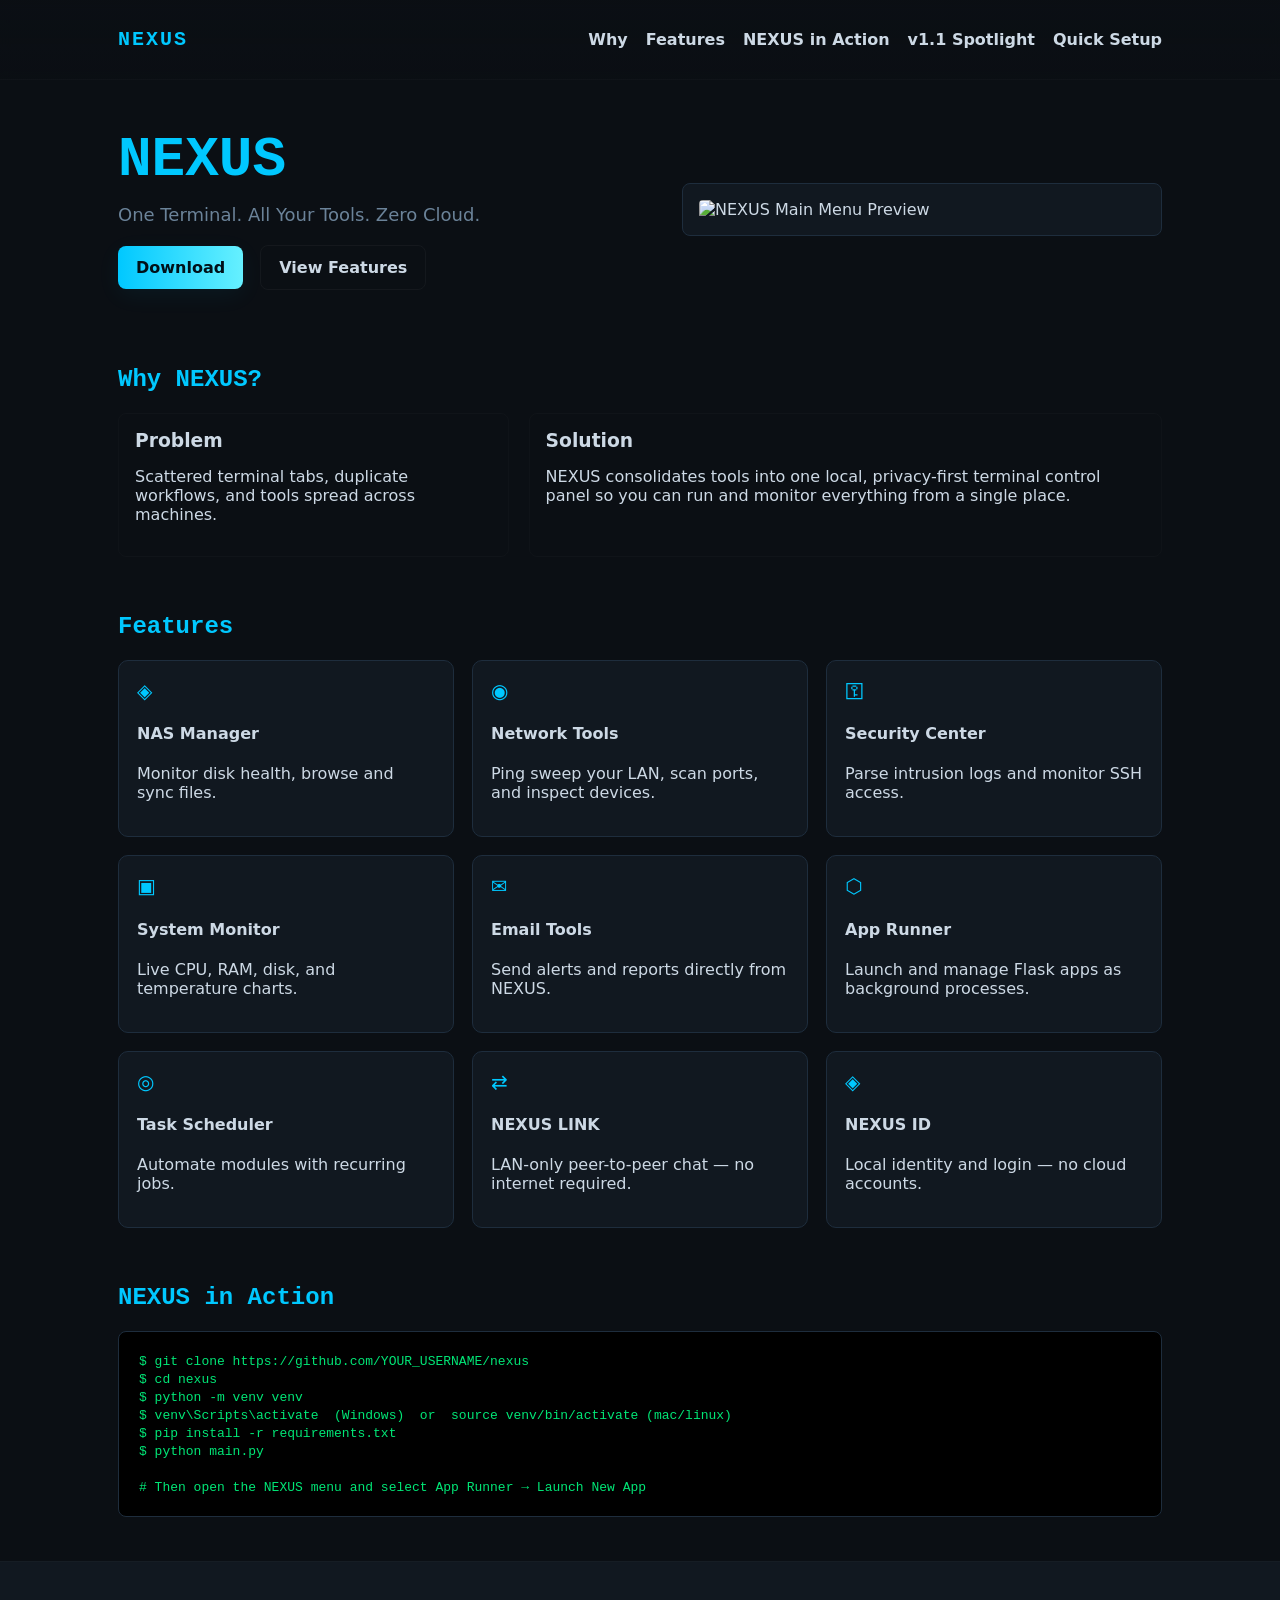
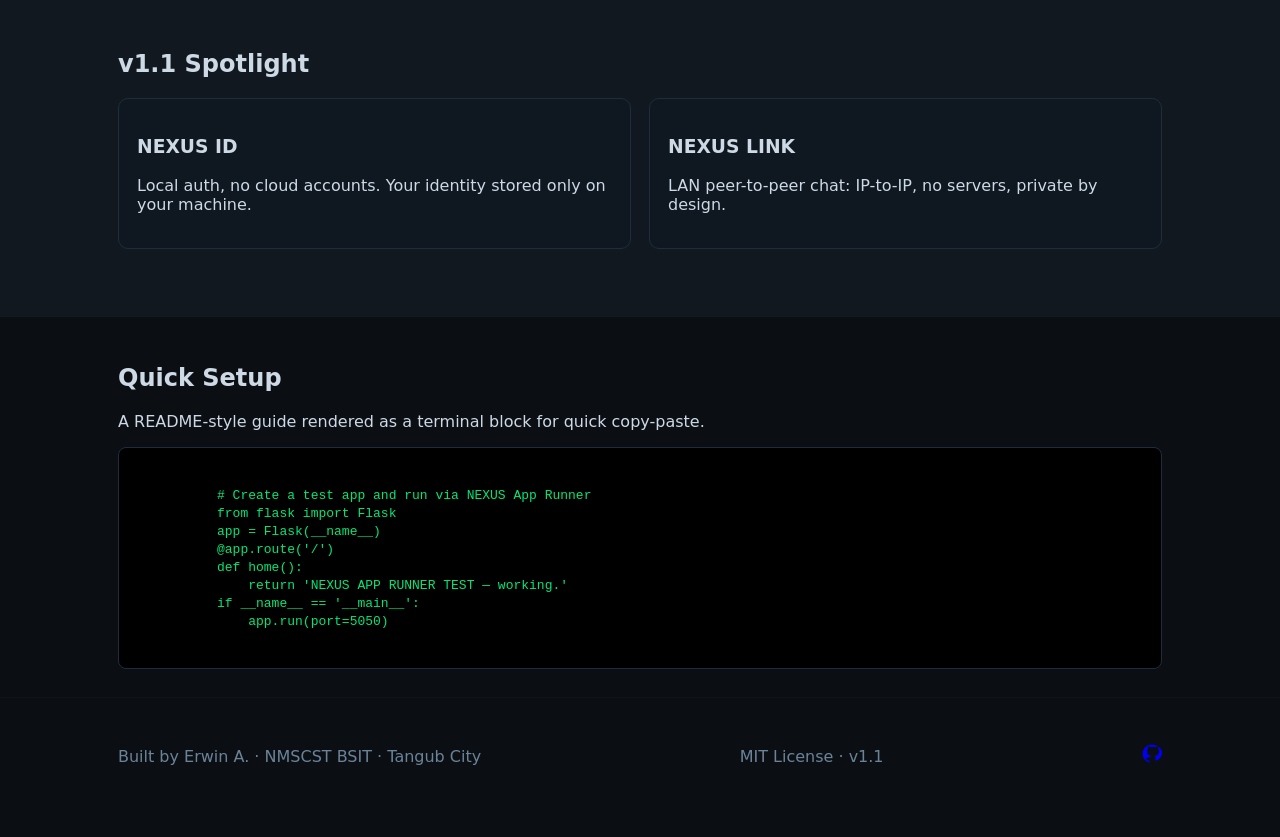
==== docs/index.html @ 3760bdbf ""NEW"" ====
<!doctype html>
<html lang="en">
<head>
  <meta charset="utf-8" />
  <meta name="viewport" content="width=device-width,initial-scale=1" />
  <title>NEXUS — One Terminal. All Your Tools.</title>

  <!-- Open Graph -->
  <meta property="og:title" content="NEXUS — Personal Homelab Control Panel" />
  <meta property="og:description" content="One terminal. All your tools. NAS, network, security, LAN chat — privacy-first, runs on your machine." />
  <meta property="og:image" content="assets/preview.png" />
  <meta property="og:url" content="https://YOUR_USERNAME.github.io/nexus" />
  <meta name="twitter:card" content="summary_large_image" />

  <link rel="stylesheet" href="style.css">
</head>
<body>
  <header class="site-header">
    <nav class="nav container">
      <a class="brand" href="#hero">NEXUS</a>
      <ul class="nav-links" id="navLinks">
        <li><a href="#about">Why</a></li>
        <li><a href="#features">Features</a></li>
        <li><a href="#action">NEXUS in Action</a></li>
        <li><a href="#spotlight">v1.1 Spotlight</a></li>
        <li><a href="#quicksetup">Quick Setup</a></li>
      </ul>
      <button id="menuToggle" class="menu-toggle" aria-label="Toggle menu">☰</button>
    </nav>
  </header>

  <main>
    <section id="hero" class="hero container">
      <div class="hero-text">
        <h1 class="nexus-title">NEXUS</h1>
        <p class="tagline">One Terminal. All Your Tools. Zero Cloud.</p>
        <div class="hero-cta">
          <a class="btn download" href="https://github.com/YOUR_USERNAME/nexus">Download</a>
          <a class="btn ghost" href="#features">View Features</a>
        </div>
      </div>
      <div class="hero-preview">
        <div class="preview-card">
          <img src="assets/preview.png" alt="NEXUS Main Menu Preview">
        </div>
      </div>
    </section>

    <section id="about" class="container about">
      <h2>Why NEXUS?</h2>
      <div class="problem-solution">
        <div class="problem">
          <h3>Problem</h3>
          <p>Scattered terminal tabs, duplicate workflows, and tools spread across machines.</p>
        </div>
        <div class="solution">
          <h3>Solution</h3>
          <p>NEXUS consolidates tools into one local, privacy-first terminal control panel so you can run and monitor everything from a single place.</p>
        </div>
      </div>
    </section>

    <section id="features" class="container features">
      <h2>Features</h2>
      <div class="grid">
        <article class="card"> <div class="icon">◈</div><h4>NAS Manager</h4><p>Monitor disk health, browse and sync files.</p></article>
        <article class="card"> <div class="icon">◉</div><h4>Network Tools</h4><p>Ping sweep your LAN, scan ports, and inspect devices.</p></article>
        <article class="card"> <div class="icon">⚿</div><h4>Security Center</h4><p>Parse intrusion logs and monitor SSH access.</p></article>
        <article class="card"> <div class="icon">▣</div><h4>System Monitor</h4><p>Live CPU, RAM, disk, and temperature charts.</p></article>
        <article class="card"> <div class="icon">✉</div><h4>Email Tools</h4><p>Send alerts and reports directly from NEXUS.</p></article>
        <article class="card"> <div class="icon">⬡</div><h4>App Runner</h4><p>Launch and manage Flask apps as background processes.</p></article>
        <article class="card"> <div class="icon">◎</div><h4>Task Scheduler</h4><p>Automate modules with recurring jobs.</p></article>
        <article class="card"> <div class="icon">⇄</div><h4>NEXUS LINK</h4><p>LAN-only peer-to-peer chat — no internet required.</p></article>
        <article class="card"> <div class="icon">◈</div><h4>NEXUS ID</h4><p>Local identity and login — no cloud accounts.</p></article>
      </div>
    </section>

    <section id="action" class="container action">
      <h2>NEXUS in Action</h2>
      <pre class="terminal-block"><code>$ git clone https://github.com/YOUR_USERNAME/nexus
$ cd nexus
$ python -m venv venv
$ venv\Scripts\activate  (Windows)  or  source venv/bin/activate (mac/linux)
$ pip install -r requirements.txt
$ python main.py

# Then open the NEXUS menu and select App Runner → Launch New App
</code></pre>
    </section>

    <section id="spotlight" class="spotlight">
      <div class="container">
        <h2>v1.1 Spotlight</h2>
        <div class="spot-grid">
          <div class="spot-card">
            <h3>NEXUS ID</h3>
            <p>Local auth, no cloud accounts. Your identity stored only on your machine.</p>
          </div>
          <div class="spot-card">
            <h3>NEXUS LINK</h3>
            <p>LAN peer-to-peer chat: IP-to-IP, no servers, private by design.</p>
          </div>
        </div>
      </div>
    </section>

    <section id="quicksetup" class="container quicksetup">
      <h2>Quick Setup</h2>
      <p class="muted">A README-style guide rendered as a terminal block for quick copy-paste.</p>
      <div class="terminal-block">
        <code>
          # Create a test app and run via NEXUS App Runner
          from flask import Flask
          app = Flask(__name__)
          @app.route('/')
          def home():
              return 'NEXUS APP RUNNER TEST — working.'
          if __name__ == '__main__':
              app.run(port=5050)
        </code>
      </div>
    </section>
  </main>

  <footer class="site-footer">
    <div class="container footer-inner">
      <div class="credits">Built by Erwin A. · NMSCST BSIT · Tangub City</div>
      <div class="license">MIT License · v1.1</div>
      <div class="links"><a href="https://github.com/YOUR_USERNAME/nexus" aria-label="GitHub">
        <!-- GitHub SVG -->
        <svg width="20" height="20" viewBox="0 0 24 24" fill="currentColor" xmlns="http://www.w3.org/2000/svg"><path d="M12 .5C5.73.5.75 5.48.75 11.77c0 4.9 3.18 9.06 7.59 10.53.56.1.77-.24.77-.54 0-.27-.01-1-.02-1.97-3.09.67-3.74-1.49-3.74-1.49-.51-1.31-1.25-1.66-1.25-1.66-1.02-.7.08-.69.08-.69 1.13.08 1.73 1.16 1.73 1.16 1 .17 1.56-.74 1.56-.74.92-1.57 2.42-1.12 3.01-.86.09-.67.39-1.12.71-1.38-2.47-.28-5.06-1.24-5.06-5.52 0-1.22.43-2.21 1.14-2.99-.11-.28-.5-1.4.11-2.92 0 0 .94-.3 3.08 1.13.9-.25 1.86-.38 2.82-.38.96 0 1.92.13 2.82.38 2.14-1.43 3.07-1.13 3.07-1.13.61 1.52.22 2.64.11 2.92.71.78 1.14 1.77 1.14 2.99 0 4.29-2.6 5.24-5.07 5.52.4.35.76 1.03.76 2.08 0 1.5-.01 2.71-.01 3.08 0 .3.21.65.78.54 4.41-1.47 7.58-5.64 7.58-10.54C23.25 5.48 18.27.5 12 .5z"/></svg>
      </a></div>
    </div>
  </footer>

  <script src="script.js"></script>
</body>
</html>
---- docs/style.css ----
:root{
  --bg-base: #0b0f14;
  --bg-card: #111820;
  --border: #1e2d3d;
  --cyan: #00c8ff;
  --green: #00e676;
  --text: #cdd9e5;
  --text-dim: #6b8399;
  --font-ui: 'Segoe UI', system-ui, -apple-system, 'Inter', sans-serif;
  --font-mono: 'Cascadia Code', 'Consolas', monospace;
}

*{box-sizing:border-box}
html,body{height:100%}
body{margin:0;background:var(--bg-base);color:var(--text);font-family:var(--font-ui);-webkit-font-smoothing:antialiased}
.container{max-width:1100px;margin:0 auto;padding:28px}

/* Header */
.site-header{position:sticky;top:0;background:linear-gradient(180deg, rgba(11,15,20,0.96), rgba(11,15,20,0.86));backdrop-filter:blur(6px);border-bottom:1px solid rgba(255,255,255,0.02);z-index:40}
.nav{display:flex;align-items:center;justify-content:space-between}
.brand{font-family:var(--font-mono);letter-spacing:2px;color:var(--cyan);text-decoration:none;font-weight:700;font-size:20px}
.nav-links{display:flex;list-style:none;margin:0;padding:0}
.nav-links li{margin-left:18px}
.nav-links a{color:var(--text);text-decoration:none;font-weight:600}
.menu-toggle{display:none;background:none;border:0;color:var(--text);font-size:20px}

/* Hero */
.hero{display:grid;grid-template-columns:1fr 480px;gap:36px;align-items:center;padding-top:48px;padding-bottom:48px}
.nexus-title{font-family:var(--font-mono);font-size:56px;margin:0;color:var(--cyan)}
.tagline{font-size:18px;color:var(--text-dim);margin:12px 0 20px}
.btn{display:inline-block;padding:12px 18px;border-radius:8px;text-decoration:none;font-weight:700}
.btn.download{background:linear-gradient(90deg,var(--cyan),#66f0ff);color:#001018;box-shadow:0 6px 24px rgba(0,200,255,0.06);transition:all .18s}
.btn.download:hover{transform:translateY(-3px);box-shadow:0 12px 36px rgba(0,200,255,0.12)}
.btn.ghost{margin-left:12px;background:transparent;border:1px solid rgba(255,255,255,0.04);color:var(--text)}
.hero-preview .preview-card{background:var(--bg-card);border:1px solid var(--border);padding:16px;border-radius:8px}
.hero-preview img{width:100%;height:auto;border-radius:4px;display:block}

/* About */
.about h2,.features h2,.action h2{margin-top:0;color:var(--cyan);font-family:var(--font-mono)}
.problem-solution{display:flex;gap:20px}
.problem,.solution{background:transparent;padding:16px;border-radius:8px;border:1px solid rgba(255,255,255,0.02)}
.problem h3,.solution h3{margin:0 0 8px;color:var(--text)}

/* Features grid */
.grid{display:grid;grid-template-columns:repeat(auto-fit,minmax(300px,1fr));gap:18px;margin-top:18px}
.card{background:var(--bg-card);padding:18px;border-radius:10px;border:1px solid var(--border);transition:box-shadow .15s,border-color .15s}
.card .icon{font-size:20px;margin-bottom:8px;color:var(--cyan)}
.card:hover{box-shadow:0 6px 20px rgba(0,200,255,0.06);border-color:rgba(0,200,255,0.18)}

/* Terminal blocks */
.terminal-block{background:#000;color:var(--green);padding:20px;border-radius:8px;font-family:var(--font-mono);border:1px solid var(--border);overflow:auto}
.terminal-block code{white-space:pre-wrap;color:var(--green)}

/* Spotlight */
.spotlight{background:var(--bg-card);padding:40px 0;border-top:1px solid rgba(255,255,255,0.02)}
.spot-grid{display:grid;grid-template-columns:1fr 1fr;gap:18px}
.spot-card{background:#0f1720;padding:18px;border-radius:10px;border:1px solid var(--border)}

/* Footer */
.site-footer{border-top:1px solid rgba(255,255,255,0.02);padding:18px;color:var(--text-dim)}
.footer-inner{display:flex;gap:12px;align-items:center;justify-content:space-between}

/* Responsive */
@media (max-width:980px){
  .hero{grid-template-columns:1fr}
  .nav-links{display:none;position:absolute;left:0;right:0;top:56px;background:var(--bg-base);flex-direction:column;padding:12px}
  .nav-links li{margin:8px 0}
  .menu-toggle{display:block}
}

@media (max-width:600px){
  .nexus-title{font-size:40px}
}
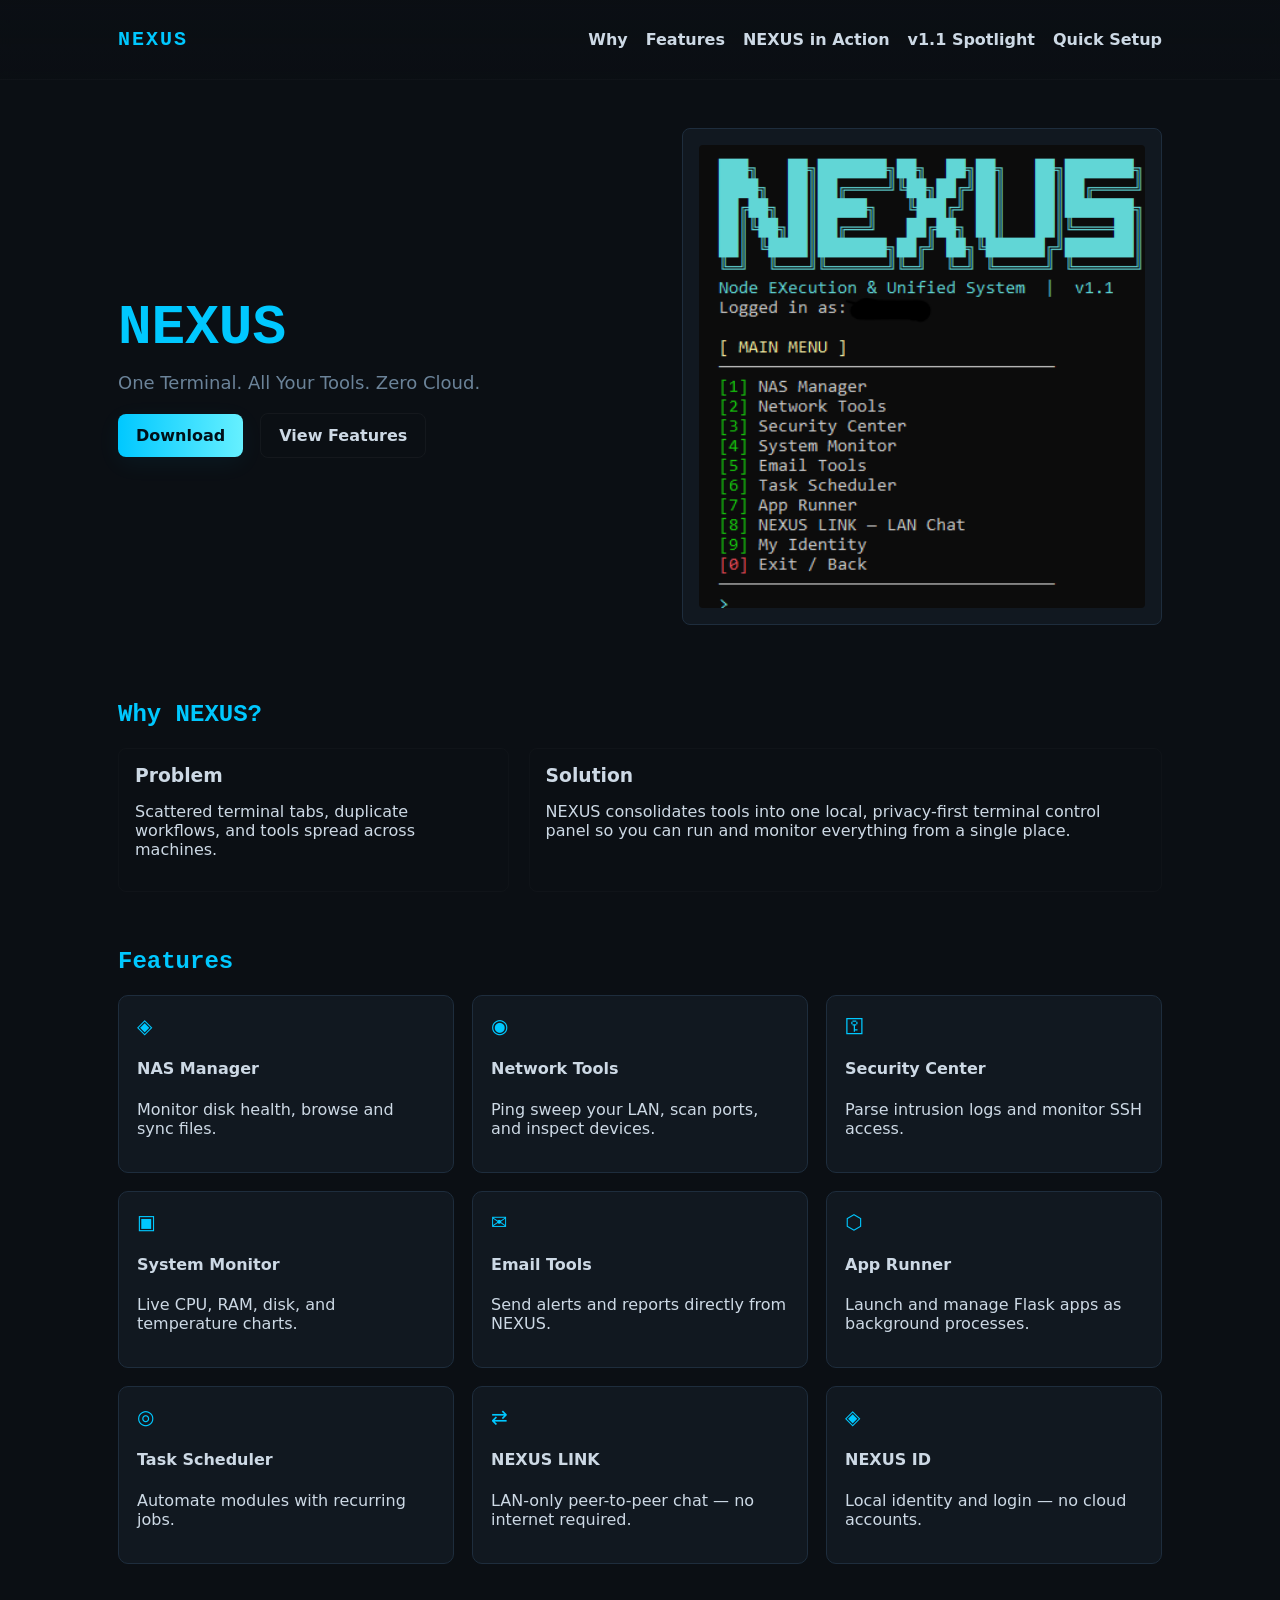
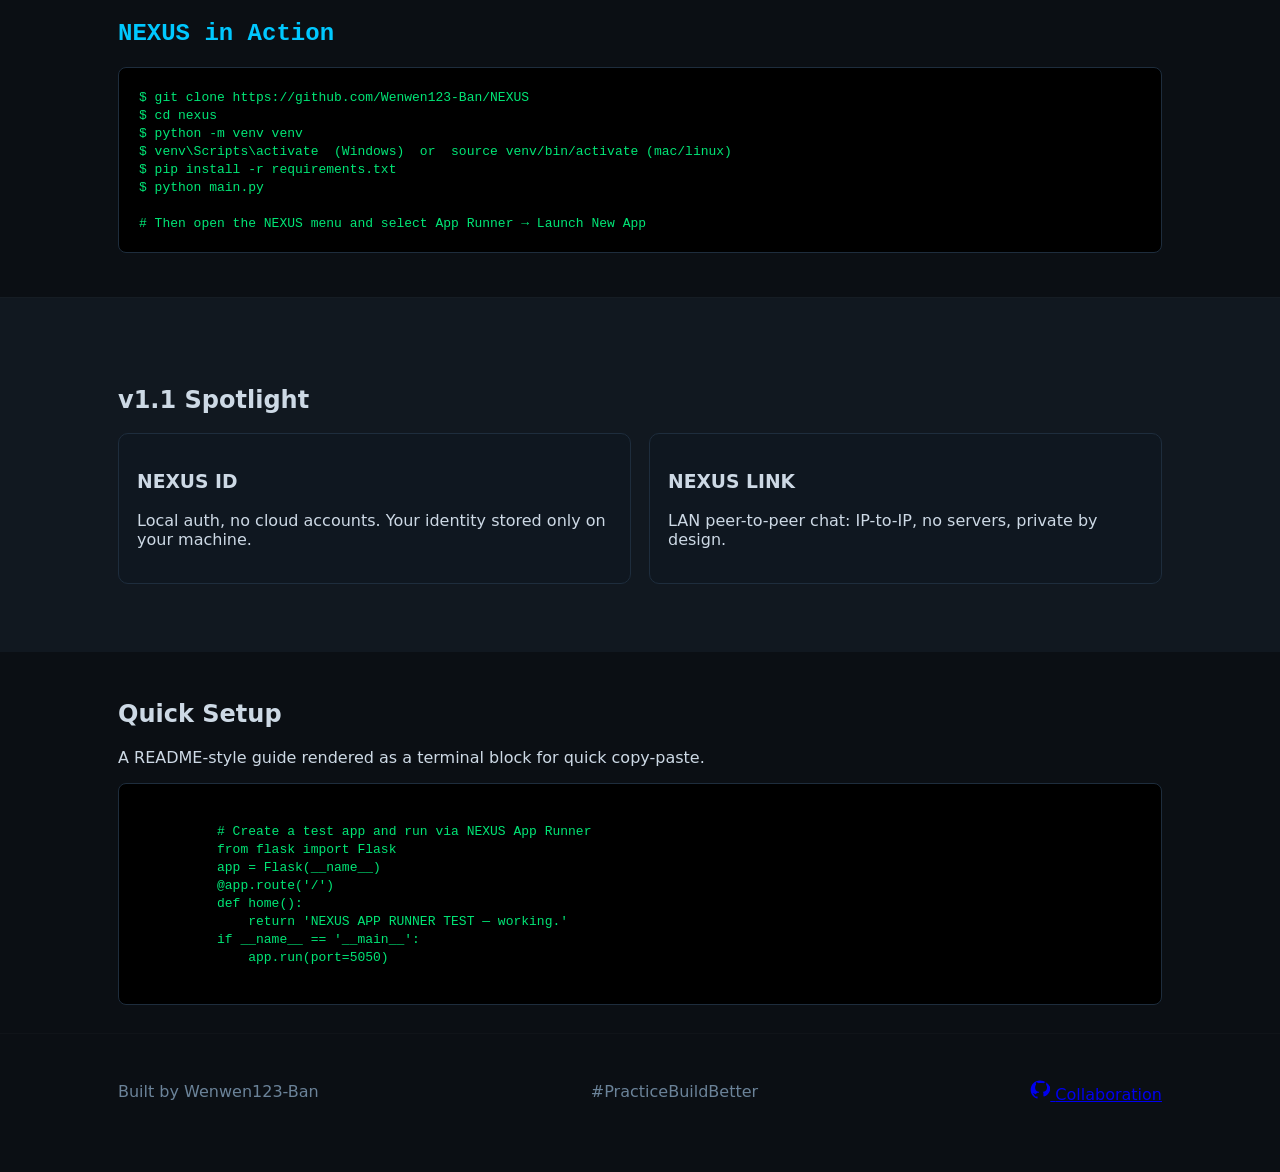
==== commit e73317d1: ""NEW"" ====
--- a/docs/index.html
+++ b/docs/index.html
@@ -8,8 +8,8 @@
   <!-- Open Graph -->
   <meta property="og:title" content="NEXUS — Personal Homelab Control Panel" />
   <meta property="og:description" content="One terminal. All your tools. NAS, network, security, LAN chat — privacy-first, runs on your machine." />
-  <meta property="og:image" content="assets/preview.png" />
-  <meta property="og:url" content="https://YOUR_USERNAME.github.io/nexus" />
+  <meta property="og:image" content="assets/Nexus.png" />
+  <meta property="og:url" content="https://Wenwen123-Ban.github.io/nexus" />
   <meta name="twitter:card" content="summary_large_image" />
 
   <link rel="stylesheet" href="style.css">
@@ -35,13 +35,13 @@
         <h1 class="nexus-title">NEXUS</h1>
         <p class="tagline">One Terminal. All Your Tools. Zero Cloud.</p>
         <div class="hero-cta">
-          <a class="btn download" href="https://github.com/YOUR_USERNAME/nexus">Download</a>
+          <a class="btn download" href="https://github.com/Wenwen123-Ban/NEXUS">Download</a>
           <a class="btn ghost" href="#features">View Features</a>
         </div>
       </div>
       <div class="hero-preview">
         <div class="preview-card">
-          <img src="assets/preview.png" alt="NEXUS Main Menu Preview">
+          <img src="assets/Nexus.png" alt="NEXUS Main Menu Preview">
         </div>
       </div>
     </section>
@@ -77,7 +77,7 @@
 
     <section id="action" class="container action">
       <h2>NEXUS in Action</h2>
-      <pre class="terminal-block"><code>$ git clone https://github.com/YOUR_USERNAME/nexus
+      <pre class="terminal-block"><code>$ git clone https://github.com/Wenwen123-Ban/NEXUS
 $ cd nexus
 $ python -m venv venv
 $ venv\Scripts\activate  (Windows)  or  source venv/bin/activate (mac/linux)
@@ -124,12 +124,15 @@
 
   <footer class="site-footer">
     <div class="container footer-inner">
-      <div class="credits">Built by Erwin A. · NMSCST BSIT · Tangub City</div>
-      <div class="license">MIT License · v1.1</div>
-      <div class="links"><a href="https://github.com/YOUR_USERNAME/nexus" aria-label="GitHub">
-        <!-- GitHub SVG -->
-        <svg width="20" height="20" viewBox="0 0 24 24" fill="currentColor" xmlns="http://www.w3.org/2000/svg"><path d="M12 .5C5.73.5.75 5.48.75 11.77c0 4.9 3.18 9.06 7.59 10.53.56.1.77-.24.77-.54 0-.27-.01-1-.02-1.97-3.09.67-3.74-1.49-3.74-1.49-.51-1.31-1.25-1.66-1.25-1.66-1.02-.7.08-.69.08-.69 1.13.08 1.73 1.16 1.73 1.16 1 .17 1.56-.74 1.56-.74.92-1.57 2.42-1.12 3.01-.86.09-.67.39-1.12.71-1.38-2.47-.28-5.06-1.24-5.06-5.52 0-1.22.43-2.21 1.14-2.99-.11-.28-.5-1.4.11-2.92 0 0 .94-.3 3.08 1.13.9-.25 1.86-.38 2.82-.38.96 0 1.92.13 2.82.38 2.14-1.43 3.07-1.13 3.07-1.13.61 1.52.22 2.64.11 2.92.71.78 1.14 1.77 1.14 2.99 0 4.29-2.6 5.24-5.07 5.52.4.35.76 1.03.76 2.08 0 1.5-.01 2.71-.01 3.08 0 .3.21.65.78.54 4.41-1.47 7.58-5.64 7.58-10.54C23.25 5.48 18.27.5 12 .5z"/></svg>
-      </a></div>
+      <div class="credits">Built by Wenwen123-Ban </div>
+      <div class="license">#PracticeBuildBetter</div>
+      <div class="links">
+        <a href="https://github.com/Wenwen123-Ban/NEXUS" aria-label="GitHub">
+          <!-- GitHub SVG -->
+          <svg width="20" height="20" viewBox="0 0 24 24" fill="currentColor" xmlns="http://www.w3.org/2000/svg"><path d="M12 .5C5.73.5.75 5.48.75 11.77c0 4.9 3.18 9.06 7.59 10.53.56.1.77-.24.77-.54 0-.27-.01-1-.02-1.97-3.09.67-3.74-1.49-3.74-1.49-.51-1.31-1.25-1.66-1.25-1.66-1.02-.7.08-.69.08-.69 1.13.08 1.73 1.16 1.73 1.16 1 .17 1.56-.74 1.56-.74.92-1.57 2.42-1.12 3.01-.86.09-.67.39-1.12.71-1.38-2.47-.28-5.06-1.24-5.06-5.52 0-1.22.43-2.21 1.14-2.99-.11-.28-.5-1.4.11-2.92 0 0 .94-.3 3.08 1.13.9-.25 1.86-.38 2.82-.38.96 0 1.92.13 2.82.38 2.14-1.43 3.07-1.13 3.07-1.13.61 1.52.22 2.64.11 2.92.71.78 1.14 1.77 1.14 2.99 0 4.29-2.6 5.24-5.07 5.52.4.35.76 1.03.76 2.08 0 1.5-.01 2.71-.01 3.08 0 .3.21.65.78.54 4.41-1.47 7.58-5.64 7.58-10.54C23.25 5.48 18.27.5 12 .5z"/></svg>
+        </a>
+        <a class="credits-link" href="collaboration.html">Collaboration</a>
+      </div>
     </div>
   </footer>
 
--- a/docs/style.css
+++ b/docs/style.css
@@ -71,3 +71,17 @@
 @media (max-width:600px){
   .nexus-title{font-size:40px}
 }
+
+/* Collaboration page */
+.collab-header{background:linear-gradient(180deg, rgba(11,15,20,0.98), rgba(17,24,32,0.95));border-bottom:1px solid rgba(255,255,255,0.02)}
+.collab-header .container{display:flex;justify-content:space-between;align-items:center;padding:18px}
+.name-tag{font-family:var(--font-mono);color:var(--cyan);font-weight:700}
+.profile-link a{color:var(--text);text-decoration:none;border:1px solid rgba(255,255,255,0.04);padding:8px 12px;border-radius:6px}
+.collab-main h1{font-family:var(--font-mono);color:var(--cyan)}
+.partner-grid{display:grid;grid-template-columns:repeat(auto-fit,minmax(220px,1fr));gap:16px;margin-top:18px}
+.partner-card{background:var(--bg-card);padding:16px;border-radius:10px;border:1px solid var(--border);text-align:center}
+.partner-card img{max-width:120px;height:auto;margin:8px auto 12px;display:block}
+.partner-card h3{margin:8px 0;color:var(--text)}
+.partner-card .spec{color:var(--text-dim);margin-top:8px}
+.spec-area .spec-list{background:transparent;border:1px solid rgba(255,255,255,0.02);padding:12px;border-radius:8px}
+
